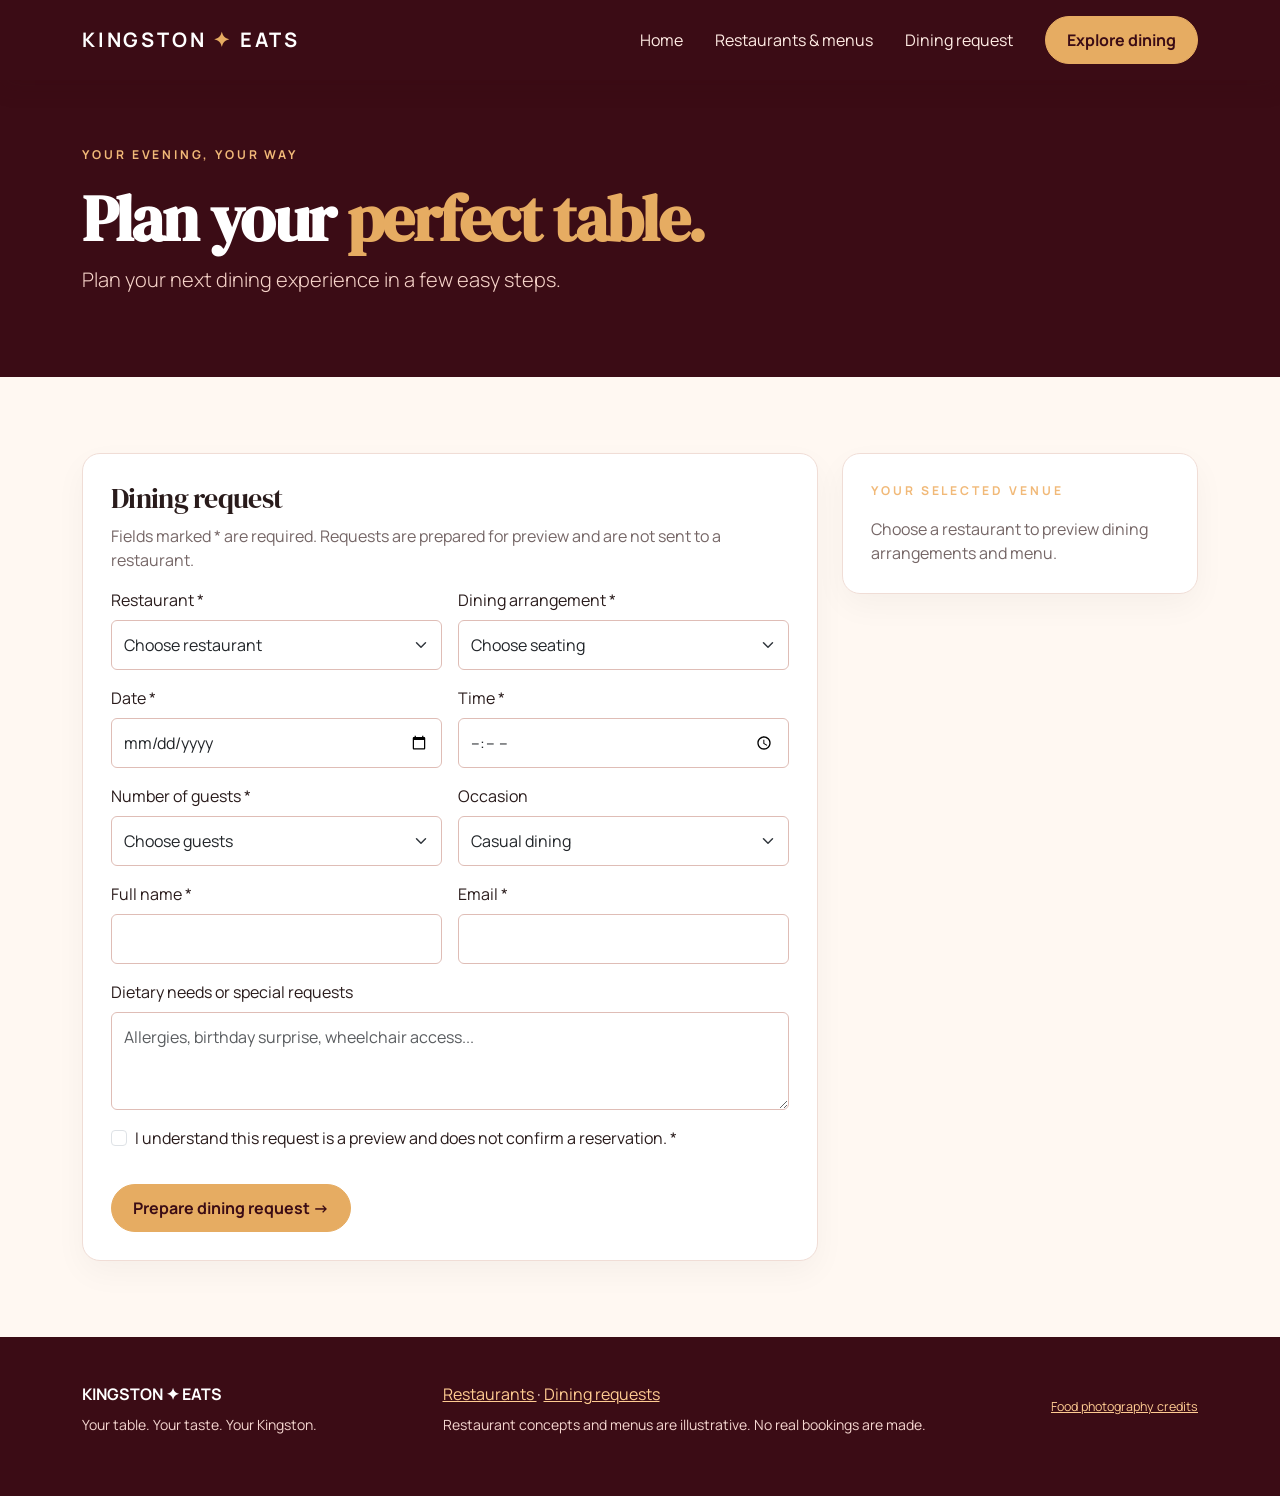
==== reservation.html @ 557c5367 "Add Kingston Eats website with restaurant discovery features" ====
<!DOCTYPE html>
<html lang="en">
 <head>
  <meta charset="utf-8"/>
  <meta content="width=device-width, initial-scale=1" name="viewport"/>
  <meta content="Kingston Eats &mdash; discover island-inspired restaurants, menus and dining experiences in Kingston." name="description"/>
  <title>
   Dining Request | Kingston Eats
  </title>
  <link href="https://cdn.jsdelivr.net/npm/bootstrap@5.3.3/dist/css/bootstrap.min.css" rel="stylesheet"/>
  <link href="css/styles.css" rel="stylesheet"/>
 </head>
 <body>
  <nav class="navbar navbar-expand-lg sticky-top">
   <div class="container">
    <a class="navbar-brand" href="index.html">
     KINGSTON
     <span class="brand-mark">
      ✦
     </span>
     EATS
    </a>
    <button aria-controls="navMain" aria-expanded="false" aria-label="Toggle navigation" class="navbar-toggler" data-bs-target="#navMain" data-bs-toggle="collapse" type="button">
     <span class="navbar-toggler-icon">
     </span>
    </button>
    <div class="collapse navbar-collapse" id="navMain">
     <ul class="navbar-nav ms-auto gap-lg-3">
      <li class="nav-item">
       <a class="nav-link" href="index.html">
        Home
       </a>
      </li>
      <li class="nav-item">
       <a class="nav-link" href="restaurants.html">
        Restaurants &amp; menus
       </a>
      </li>
      <li class="nav-item">
       <a class="nav-link" href="reservation.html">
        Dining request
       </a>
      </li>
     </ul>
     <a class="btn btn-main ms-lg-4 mt-3 mt-lg-0" href="restaurants.html">
      Explore dining
     </a>
    </div>
   </div>
  </nav>
  <main>
   <section class="hero-small">
    <div class="container">
     <p class="eyebrow">
      Your evening, your way
     </p>
     <h1>
      Plan your
      <span class="accent">
       perfect table.
      </span>
     </h1>
     <p class="muted lead">
      Plan your next dining experience in a few easy steps.
     </p>
    </div>
   </section>
   <section class="section-pad">
    <div class="container">
     <div class="row g-4">
      <div class="col-lg-8">
       <div class="panel">
        <h2 class="h3">
         Dining request
        </h2>
        <p class="muted">
         Fields marked * are required. Requests are prepared for preview and are not sent to a restaurant.
        </p>
        <form id="reservationForm" novalidate="">
         <div class="row g-3">
          <div class="col-md-6">
           <label class="form-label" for="restaurantSelect">
            Restaurant *
           </label>
           <select class="form-select" id="restaurantSelect" required="">
            <option value="">
             Choose restaurant
            </option>
           </select>
          </div>
          <div class="col-md-6">
           <label class="form-label" for="seating">
            Dining arrangement *
           </label>
           <select class="form-select" id="seating" required="">
            <option value="">
             Choose seating
            </option>
           </select>
          </div>
          <div class="col-md-6">
           <label class="form-label" for="date">
            Date *
           </label>
           <input class="form-control" id="date" required="" type="date"/>
          </div>
          <div class="col-md-6">
           <label class="form-label" for="time">
            Time *
           </label>
           <input class="form-control" id="time" required="" type="time"/>
          </div>
          <div class="col-md-6">
           <label class="form-label" for="guests">
            Number of guests *
           </label>
           <select class="form-select" id="guests" required="">
            <option value="">
             Choose guests
            </option>
            <option>
             1
            </option>
            <option>
             2
            </option>
            <option>
             3
            </option>
            <option>
             4
            </option>
            <option>
             5
            </option>
            <option>
             6
            </option>
            <option>
             7
            </option>
            <option>
             8
            </option>
           </select>
          </div>
          <div class="col-md-6">
           <label class="form-label" for="occasion">
            Occasion
           </label>
           <select class="form-select" id="occasion">
            <option>
             Casual dining
            </option>
            <option>
             Birthday
            </option>
            <option>
             Date night
            </option>
            <option>
             Anniversary
            </option>
            <option>
             Business meal
            </option>
           </select>
          </div>
          <div class="col-md-6">
           <label class="form-label" for="fullName">
            Full name *
           </label>
           <input autocomplete="name" class="form-control" id="fullName" minlength="2" required=""/>
          </div>
          <div class="col-md-6">
           <label class="form-label" for="email">
            Email *
           </label>
           <input autocomplete="email" class="form-control" id="email" required="" type="email"/>
          </div>
          <div class="col-12">
           <label class="form-label" for="notes">
            Dietary needs or special requests
           </label>
           <textarea class="form-control" id="notes" maxlength="400" placeholder="Allergies, birthday surprise, wheelchair access..." rows="3"></textarea>
          </div>
          <div class="col-12">
           <div class="form-check">
            <input class="form-check-input" id="understand" required="" type="checkbox"/>
            <label class="form-check-label" for="understand">
             I understand this request is a preview and does not confirm a reservation. *
            </label>
           </div>
          </div>
         </div>
         <div aria-live="assertive" class="mt-3" id="formFeedback" role="alert">
         </div>
         <button class="btn btn-main mt-3" type="submit">
          Prepare dining request &rarr;
         </button>
        </form>
       </div>
       <div aria-live="polite" class="panel mt-4 d-none" id="requestResult">
        <h2 class="h4">
         Your request preview
        </h2>
        <p class="muted">
         This request has not been sent to anyone.
        </p>
        <div class="mini-card mb-3" id="requestSummary">
        </div>
        <button class="btn btn-main" id="copyRequest" type="button">
         Copy request
        </button>
        <p aria-live="polite" class="small muted mt-2" id="copyStatus">
        </p>
       </div>
      </div>
      <div class="col-lg-4">
       <aside class="sticky-summary panel">
        <p class="eyebrow">
         Your selected venue
        </p>
        <div class="muted" id="venuePreview">
         Choose a restaurant to preview dining arrangements and menu.
        </div>
       </aside>
      </div>
     </div>
    </div>
   </section>
  </main>
  <footer>
   <div class="container d-md-flex justify-content-between gap-4">
    <div>
     <strong>
      KINGSTON ✦ EATS
     </strong>
     <p class="small mt-2 mb-0">
      Your table. Your taste. Your Kingston.
     </p>
    </div>
    <div class="mt-3 mt-md-0">
     <a href="restaurants.html">
      Restaurants
     </a>
     &middot;
     <a href="reservation.html">
      Dining requests
     </a>
     <p class="small mt-2">
      Restaurant concepts and menus are illustrative. No real bookings are made.
     </p>
    </div>
    <p class="image-credit mt-3 mb-0">
     <a href="IMAGE_CREDITS.md">
      Food photography credits
     </a>
    </p>
   </div>
  </footer>
  <div aria-hidden="true" aria-labelledby="detailsTitle" class="modal fade" id="detailsModal" tabindex="-1">
   <div class="modal-dialog modal-lg modal-dialog-centered modal-dialog-scrollable">
    <div class="modal-content">
     <div class="modal-header">
      <h2 class="modal-title h3" id="detailsTitle">
       Restaurant
      </h2>
      <button aria-label="Close" class="btn-close" data-bs-dismiss="modal" type="button">
      </button>
     </div>
     <div class="modal-body" id="detailsBody">
     </div>
     <div class="modal-footer">
      <button class="btn btn-outline-main" data-bs-dismiss="modal" type="button">
       Close
      </button>
      <a class="btn btn-main" href="reservation.html" id="detailsRequest">
       Plan a visit
      </a>
     </div>
    </div>
   </div>
  </div>
  <script src="https://code.jquery.com/jquery-3.7.1.min.js">
  </script>
  <script src="https://cdn.jsdelivr.net/npm/bootstrap@5.3.3/dist/js/bootstrap.bundle.min.js">
  </script>
  <script src="js/data.js">
  </script>
  <script src="js/app.js">
  </script>
 </body>
</html>
---- css/styles.css ----
@import url('https://fonts.googleapis.com/css2?family=Manrope:wght@400;500;600;700;800&family=DM+Serif+Display&display=swap');
:root{--ink:#291b1b;--deep:#3b0c15;--pine:#9d172a;--mint:#f7dedb;--gold:#e6ac62;--cream:#fff8f2;--white:#fff;--muted:#756666}*{box-sizing:border-box}body{font-family:'Manrope',sans-serif;background:var(--cream);color:var(--ink)}h1,h2,h3,.serif{font-family:'DM Serif Display',serif}h1{font-weight:600}a{color:var(--pine)}.navbar{background:var(--deep);padding:1rem 0}.navbar-brand{font-weight:700;letter-spacing:.14em;color:#fff!important}.brand-mark,.accent{color:var(--gold)}.nav-link{color:#ffece4!important}.nav-link.active{color:var(--gold)!important}.navbar-toggler{background:#fff}.btn-main{background:var(--gold);color:var(--deep);border:1px solid var(--gold);font-weight:700}.btn-main:hover{background:#f1c384;color:var(--deep)}.btn-outline-main{border:1px solid var(--pine);color:var(--pine)}.btn-outline-main:hover{background:var(--pine);color:#fff}.hero{background:linear-gradient(110deg,rgba(59,12,21,.92),rgba(126,25,35,.68)),url('https://images.unsplash.com/photo-1517248135467-4c7edcad34c4?auto=format&fit=crop&w=1800&q=85') center/cover;color:white;padding:105px 0 115px}.hero h1{font-size:clamp(3rem,6vw,5.5rem);line-height:1.12}.hero-small{background:var(--deep);color:#fff;padding:66px 0}.hero-small h1{font-size:clamp(2.4rem,5vw,4.4rem)}.eyebrow{text-transform:uppercase;letter-spacing:.24em;font-size:.76rem;color:var(--gold);font-weight:700}.lead-copy{color:#fce7df;max-width:620px}.section-pad{padding:76px 0}.section-title{font-size:clamp(2rem,4vw,3rem)}.muted{color:var(--muted)}.hero .muted,.hero-small .muted{color:#f7d4ca}.k-card{background:#fff;border:1px solid #f0ddd6;border-radius:18px;overflow:hidden;height:100%;box-shadow:0 10px 32px rgba(14,36,29,.06);transition:transform .2s}.k-card:hover{transform:translateY(-4px)}.k-card img{height:220px;width:100%;object-fit:cover}.k-card .card-body{padding:24px}.k-card h3{font-size:1.55rem}.pill{background:#ffebe5;color:#861b2a;border-radius:30px;padding:6px 12px;font-size:.76rem;font-weight:700}.rating{color:#a33a27;font-weight:700}.mini-price{font-size:.85rem;color:var(--muted)}.filter-chip{border:1px solid #dfbdb6;border-radius:24px;background:white;padding:8px 15px;color:var(--ink)}.filter-chip.active,.filter-chip:hover{background:var(--pine);color:white}.panel{background:white;border:1px solid #f0ddd6;border-radius:18px;padding:28px;box-shadow:0 12px 32px rgba(14,36,29,.04)}.form-control,.form-select{padding:12px;border-color:#dfbdb6}.form-control:focus,.form-select:focus{border-color:var(--pine);box-shadow:0 0 0 .2rem #9d172a22}.menu-row{padding:14px 0;border-bottom:1px solid #f0ddd6}.menu-row:last-child{border:0}.menu-price{color:#a33a27;font-weight:700;white-space:nowrap}.menu-tabs .btn{margin:0 5px 7px 0}.menu-tabs .active{background:var(--pine);color:white}.modal-content{border-radius:18px;border:0}.modal-header{background:var(--deep);color:white}.modal-header .btn-close{filter:invert(1)}.feature{background:#ffebe5;border-radius:18px;padding:30px;height:100%}.feature .num{font-size:2rem;color:var(--pine);font-family:'DM Serif Display',serif}.mini-card{background:#fff0e8;border-radius:12px;padding:18px}footer{background:var(--deep);color:#f5d6d0;padding:45px 0}footer a{color:#ffcc92}footer strong{color:white}.accordion-button:not(.collapsed){background:#ffe9e2;color:var(--pine)}.accordion-button:focus{box-shadow:0 0 0 .2rem #9d172a22}.empty-state{text-align:center;padding:40px}.sticky-summary{position:sticky;top:95px}@media(max-width:767px){.hero{padding:72px 0}.section-pad{padding:48px 0}.k-card img{height:190px}.sticky-summary{position:static}}

/* Crimson & spice editorial refresh */
:root{--crimson:#9d172a;--wine:#3b0c15;--apricot:#e6ac62;--blush:#fff0e8}
h1,h2,h3,.serif{letter-spacing:-.025em}
.navbar{box-shadow:0 6px 22px rgba(59,12,21,.16)}
.btn-main{border-radius:999px;padding:.7rem 1.3rem}
.btn-outline-main{border-radius:999px}
.k-card{border-radius:22px;box-shadow:0 12px 35px rgba(59,12,21,.08)}
.k-card img{transition:transform .35s ease}
.k-card:hover img{transform:scale(1.035)}
.k-card{isolation:isolate}
.hero{background-image:linear-gradient(110deg,rgba(59,12,21,.94),rgba(126,25,35,.75)),url('https://commons.wikimedia.org/wiki/Special:FilePath/Jamaican%20jerk%20pork%20and%20chicken.jpg?width=1400')}
.eyebrow{color:#f1b978}
.hero-small .eyebrow{color:#f1b978}
a:focus-visible,button:focus-visible,input:focus-visible,select:focus-visible,textarea:focus-visible{outline:3px solid #e6ac62;outline-offset:3px}
.image-credit{font-size:.78rem;line-height:1.5}
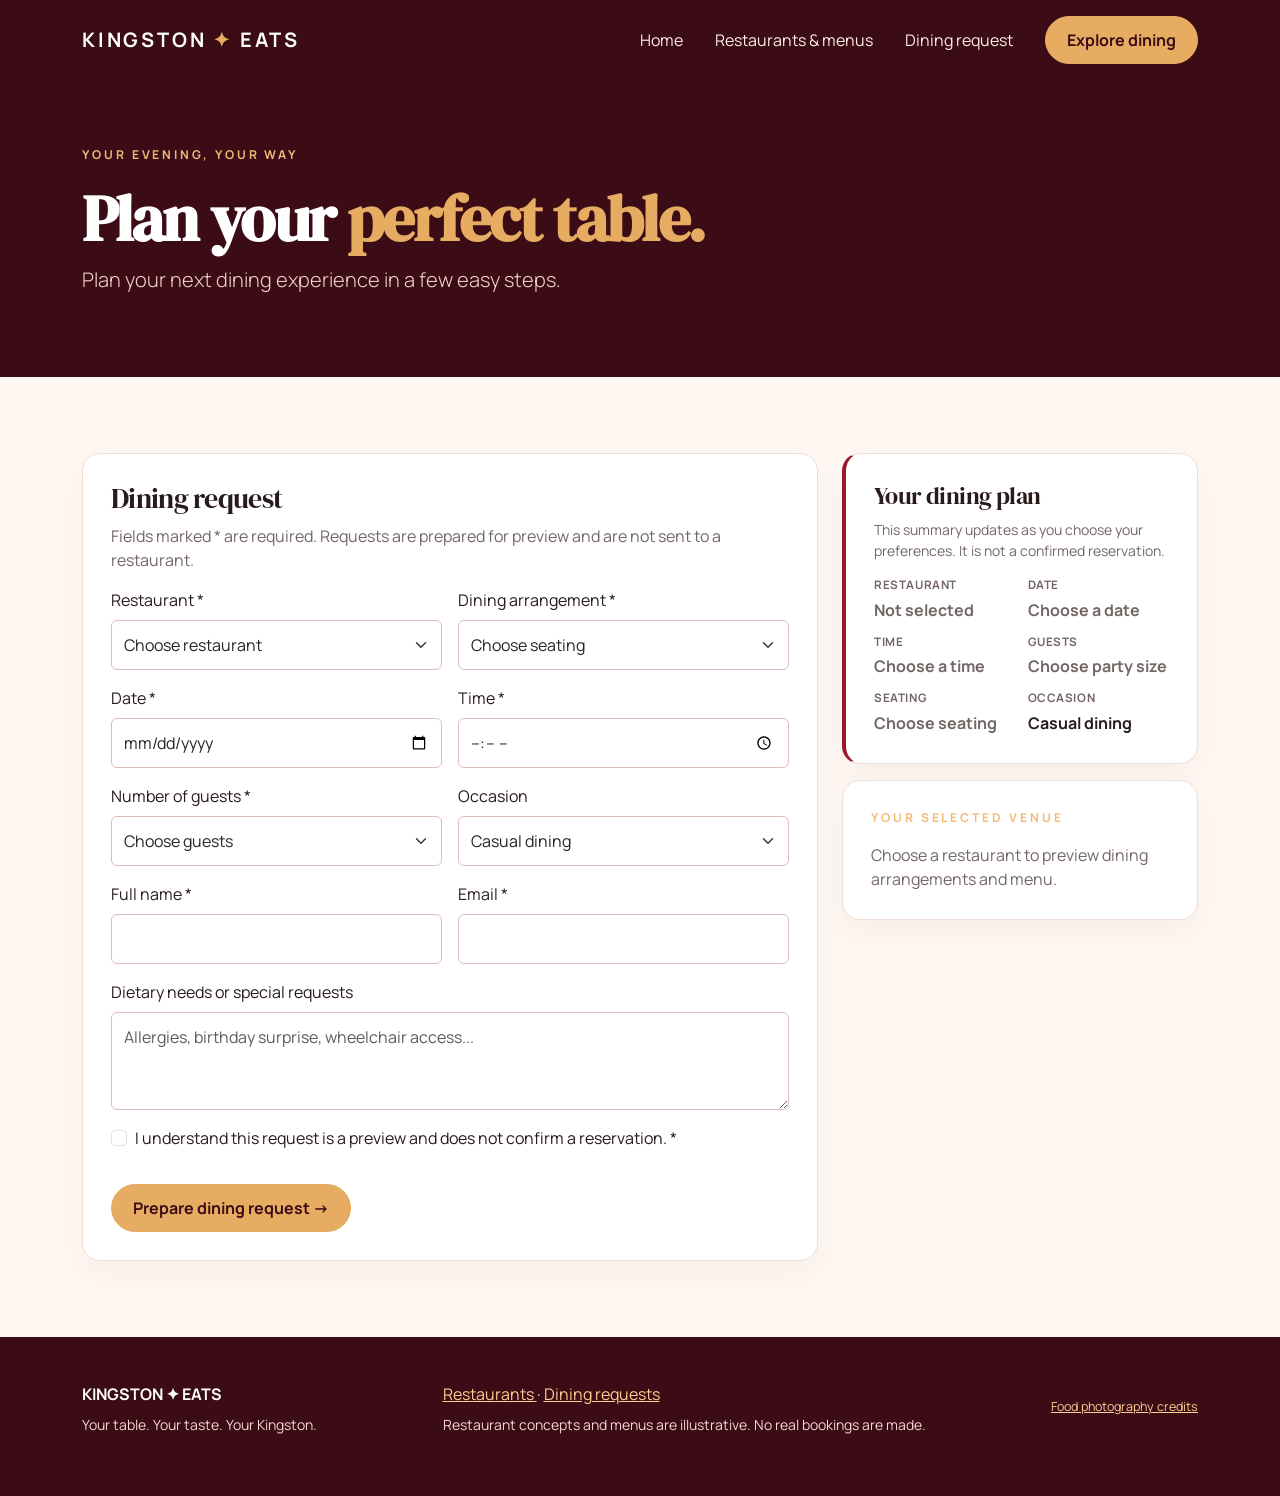
==== commit 09a4d21d: "Enhance restaurant menus and food discovery" ====
--- a/reservation.html
+++ b/reservation.html
@@ -217,6 +217,11 @@
        </div>
       </div>
       <div class="col-lg-4">
+       <div class="panel mb-3 live-summary-panel">
+        <h2 class="h4 mb-2">Your dining plan</h2>
+        <p class="small muted">This summary updates as you choose your preferences. It is not a confirmed reservation.</p>
+        <div id="liveReservationSummary" aria-live="polite" aria-atomic="true"></div>
+       </div>
        <aside class="sticky-summary panel">
         <p class="eyebrow">
          Your selected venue
--- a/css/styles.css
+++ b/css/styles.css
@@ -16,3 +16,16 @@
 .hero-small .eyebrow{color:#f1b978}
 a:focus-visible,button:focus-visible,input:focus-visible,select:focus-visible,textarea:focus-visible{outline:3px solid #e6ac62;outline-offset:3px}
 .image-credit{font-size:.78rem;line-height:1.5}
+
+/* Enhanced food menus and live reservation summary */
+.dish-tag{display:inline-flex;align-items:center;border-radius:999px;padding:4px 9px;font-size:.72rem;font-weight:700;background:#fff0e8;color:#742a2a}
+.dish-tag.veggie{background:#e4f3e6;color:#205b37}
+.dish-tag.spice-2,.dish-tag.spice-3{background:#ffe1d9;color:#9d172a}
+.dish-tag.spice-3{background:#9d172a;color:#fff}
+.menu-row h4{font-family:'Manrope',sans-serif;font-weight:800;letter-spacing:0}
+.menu-price{font-size:1.05rem;font-variant-numeric:tabular-nums;min-width:90px;text-align:right}
+.reservation-live-grid{display:grid;grid-template-columns:repeat(2,minmax(0,1fr));gap:12px}
+.reservation-live-grid dt{font-size:.73rem;color:#756666;text-transform:uppercase;letter-spacing:.05em}
+.reservation-live-grid dd{font-weight:700;margin:3px 0 0;overflow-wrap:anywhere}
+.live-summary-panel{border-left:4px solid #9d172a}
+@media(max-width:575px){.reservation-live-grid{grid-template-columns:1fr}.menu-price{min-width:70px}}
